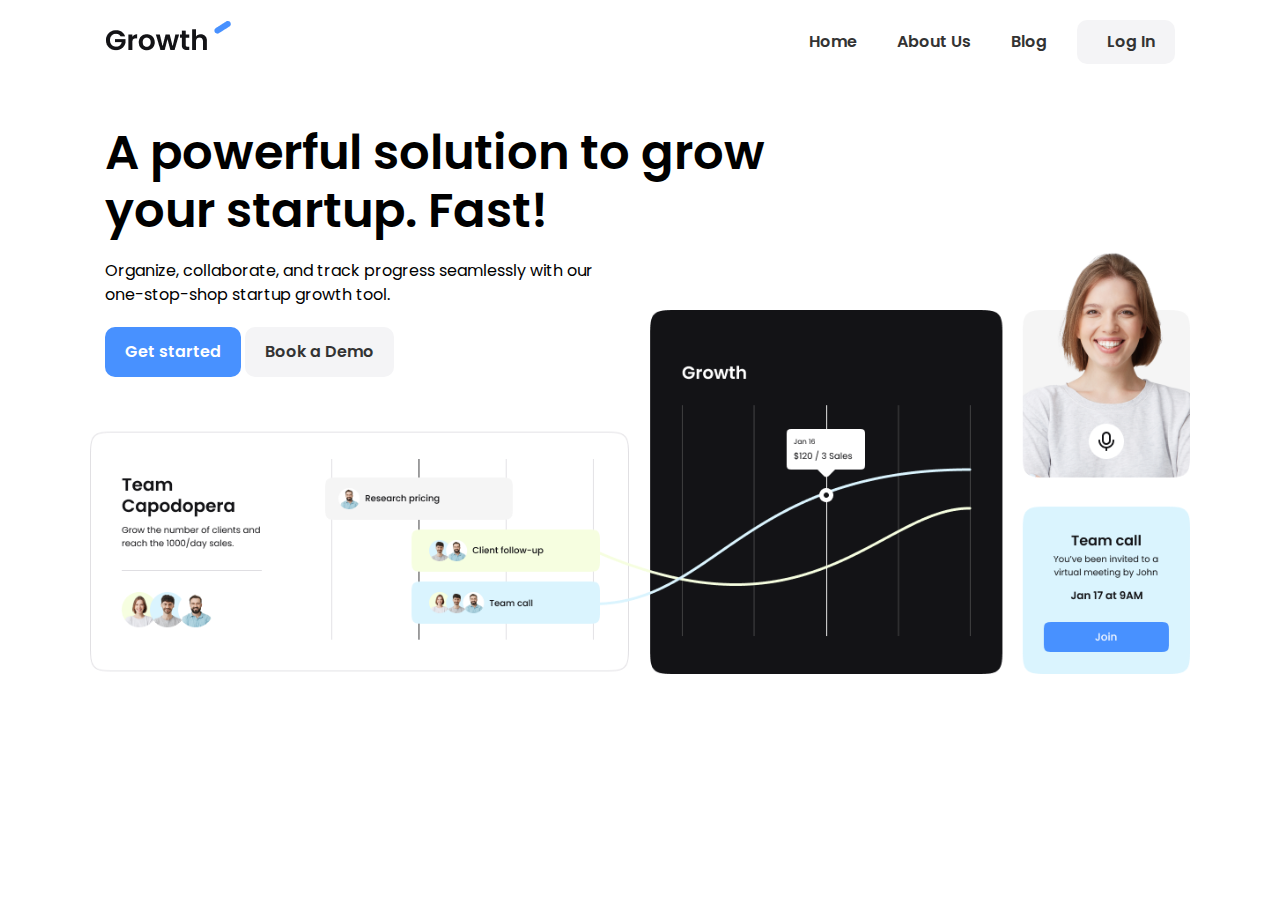
==== CourseWork/index.html @ ff28c168 "first commit" ====
<!DOCTYPE html>
<html lang="en">
<head>
    <meta charset="UTF-8">
    <meta name="viewport" content="width=device-width, initial-scale=1.0">
    <title>Growth App</title>
    <link rel="stylesheet" href="css/style.css">
    <link rel="preconnect" href="https://fonts.googleapis.com">
    <link rel="preconnect" href="https://fonts.gstatic.com" crossorigin>
    <link href="https://fonts.googleapis.com/css2?family=Poppins:wght@300;400;600;700&display=swap" rel="stylesheet">
    <link rel="stylesheet" href="css/style.css">
    <link rel="stylesheet" href="https://cdnjs.cloudflare.com/ajax/libs/font-awesome/6.6.0/css/all.min.css" integrity="sha512-Kc323vGBEqzTmouAECnVceyQqyqdsSiqLQISBL29aUW4U/M7pSPA/gEUZQqv1cwx4OnYxTxve5UMg5GT6L4JJg==" crossorigin="anonymous" referrerpolicy="no-referrer" />
    <link rel="shortcut icon" href="images/favicon.ico" type="image/x-icon"> 
</head>
<body>
    <nav class="navbar">
        <div class="container">
            <div class="logo">
                <a href="index.html">
                    <img src="images/logo.png" alt="logo">
                </a>
            </div>

            <div class="main-menu">
                <ul>
                    <li>
                        <a href="index.html">Home</a>
                    </li>  
                    <li>
                        <a href="#">About Us</a>
                    </li>
                    <li>
                        <a href="#">Blog</a>   
                    </li>
                    <li>
                        <a class="btn" href="#">
                            <i class="fas fa-user"></i> Log In
                        </a>
                    </li>         
                </ul>
            </div>
        </div>
    </nav>
    <!-- Hero -->
    <section class="hero">
        <div class="container">
            <div class="hero-content">
                <h1 class="hero-heading text-xxl">
                    A powerful solution to grow your startup. Fast!
                </h1>
                <p class="hero-text">
                    Organize, collaborate, and track progress 
                    seamlessly with our 
                    one-stop-shop startup growth tool.
                </p>
            </div>
            <div class="hero-buttons">
                <a href="#" class="btn btn-primary">Get started </a>
                <a href="#" class="btn"><i class="fas fa-laptop"></i>Book a Demo</a>
            </div>
        </div>
    </section>
    
    
    <script src="js/app.js"></script>
</body>
</html>
---- CourseWork/css/style.css ----
*{
    box-sizing: border-box;
    margin: 0;
    padding: 0;

}

:root{
    --primary-color: #4891ff;
    --light-color: #f4f4f6;
    --dark-color: #111;
}

body{
    font-family: 'Poppins', sans-serif;
    font-size: 16px;
    line-height: 1.5;
    background: #fff;

}

a {
    text-decoration: none;
    color: #333;
}

ul{
    list-style: none;
}

img {
    max-width: 100%;

}

/* navbar */
.navbar{
    background: #fff;
    padding: 20px;
}

.navbar .container{
    display: flex;
    justify-content: space-between;
    align-items: center;
}

.navbar .main-menu ul{
    display: flex;
}

.navbar ul li a {
    padding: 10px 20px;
    display: block;
    font-weight: 600;
    transition: 0.5s;
}

.navbar ul li a:hover{
    color: var(--primary-color);
}

.navbar ul li a i {
    margin-right: 10px;
}

.navbar ul li:last-child a {
    margin-left: 10px;
}

/* Hero */
.hero{
    margin-bottom: 50px;

}

.hero .container{
    background: url('../images/hero-bg.png') no-repeat;
    background-size: contain;
    background-position: center bottom;
    height: 550px;
}

.hero .hero-content{
    width: 70%
}

.hero .hero-text{
    width: 70%;
    margin-bottom: 20px;
}
/* utility classes */

.container{
    max-width: 1100px;
    margin: 0 auto;
    padding: 0 15px;
}

.container-sm{
    max-width: 800px;
    margin: 0 auto;
    padding: 0 15px;
}

/* Buttons */
.btn {
    display: inline-block;
    padding: 13px 20px;
    background: var(--light-color);
    color: #333;
    font-weight: 600;
    text-decoration: none;
    border: none;
    border-radius: 10px;
    cursor: pointer;
    transition: 0.5s;
}

.btn:hover{
    opacity: 0.8;
}

.btn-primary{
    background: var(--primary-color);
    color: #fff;
}

.btn-dark{
    background: var(--dark-color);
    color: #fff;
}

.btm-block{
    display: block;
    width: 100%;
}

/* Text Classes */
.text-xxl{
    font-size: 3rem;
    line-height: 1.2;
    font-weight: 600;
    margin: 40px 0 20px;
}

.text-xl{
    font-size: 2.2rem;
    line-height: 1.4;
    font-weight: normal;
    margin: 40px 0 20px;
}

.text-lg{
    font-size: 1.8rem;
    line-height: 1.4;
    font-weight: normal;
    margin: 30px 0 20px;

}

.text-md{
    font-size: 1.2rem;
    line-height: 1.4;
    font-weight: normal;
    margin: 20px 0 10px;
}

.text-sm{
    font-size: 0.9rem;
    line-height: 1.4;
    font-weight: normal;
    margin: 10px 0 5px;
}

.text-center{
    text-align: center;
}
---- CourseWork/css/style.css ----
*{
    box-sizing: border-box;
    margin: 0;
    padding: 0;

}

:root{
    --primary-color: #4891ff;
    --light-color: #f4f4f6;
    --dark-color: #111;
}

body{
    font-family: 'Poppins', sans-serif;
    font-size: 16px;
    line-height: 1.5;
    background: #fff;

}

a {
    text-decoration: none;
    color: #333;
}

ul{
    list-style: none;
}

img {
    max-width: 100%;

}

/* navbar */
.navbar{
    background: #fff;
    padding: 20px;
}

.navbar .container{
    display: flex;
    justify-content: space-between;
    align-items: center;
}

.navbar .main-menu ul{
    display: flex;
}

.navbar ul li a {
    padding: 10px 20px;
    display: block;
    font-weight: 600;
    transition: 0.5s;
}

.navbar ul li a:hover{
    color: var(--primary-color);
}

.navbar ul li a i {
    margin-right: 10px;
}

.navbar ul li:last-child a {
    margin-left: 10px;
}

/* Hero */
.hero{
    margin-bottom: 50px;

}

.hero .container{
    background: url('../images/hero-bg.png') no-repeat;
    background-size: contain;
    background-position: center bottom;
    height: 550px;
}

.hero .hero-content{
    width: 70%
}

.hero .hero-text{
    width: 70%;
    margin-bottom: 20px;
}
/* utility classes */

.container{
    max-width: 1100px;
    margin: 0 auto;
    padding: 0 15px;
}

.container-sm{
    max-width: 800px;
    margin: 0 auto;
    padding: 0 15px;
}

/* Buttons */
.btn {
    display: inline-block;
    padding: 13px 20px;
    background: var(--light-color);
    color: #333;
    font-weight: 600;
    text-decoration: none;
    border: none;
    border-radius: 10px;
    cursor: pointer;
    transition: 0.5s;
}

.btn:hover{
    opacity: 0.8;
}

.btn-primary{
    background: var(--primary-color);
    color: #fff;
}

.btn-dark{
    background: var(--dark-color);
    color: #fff;
}

.btm-block{
    display: block;
    width: 100%;
}

/* Text Classes */
.text-xxl{
    font-size: 3rem;
    line-height: 1.2;
    font-weight: 600;
    margin: 40px 0 20px;
}

.text-xl{
    font-size: 2.2rem;
    line-height: 1.4;
    font-weight: normal;
    margin: 40px 0 20px;
}

.text-lg{
    font-size: 1.8rem;
    line-height: 1.4;
    font-weight: normal;
    margin: 30px 0 20px;

}

.text-md{
    font-size: 1.2rem;
    line-height: 1.4;
    font-weight: normal;
    margin: 20px 0 10px;
}

.text-sm{
    font-size: 0.9rem;
    line-height: 1.4;
    font-weight: normal;
    margin: 10px 0 5px;
}

.text-center{
    text-align: center;
}
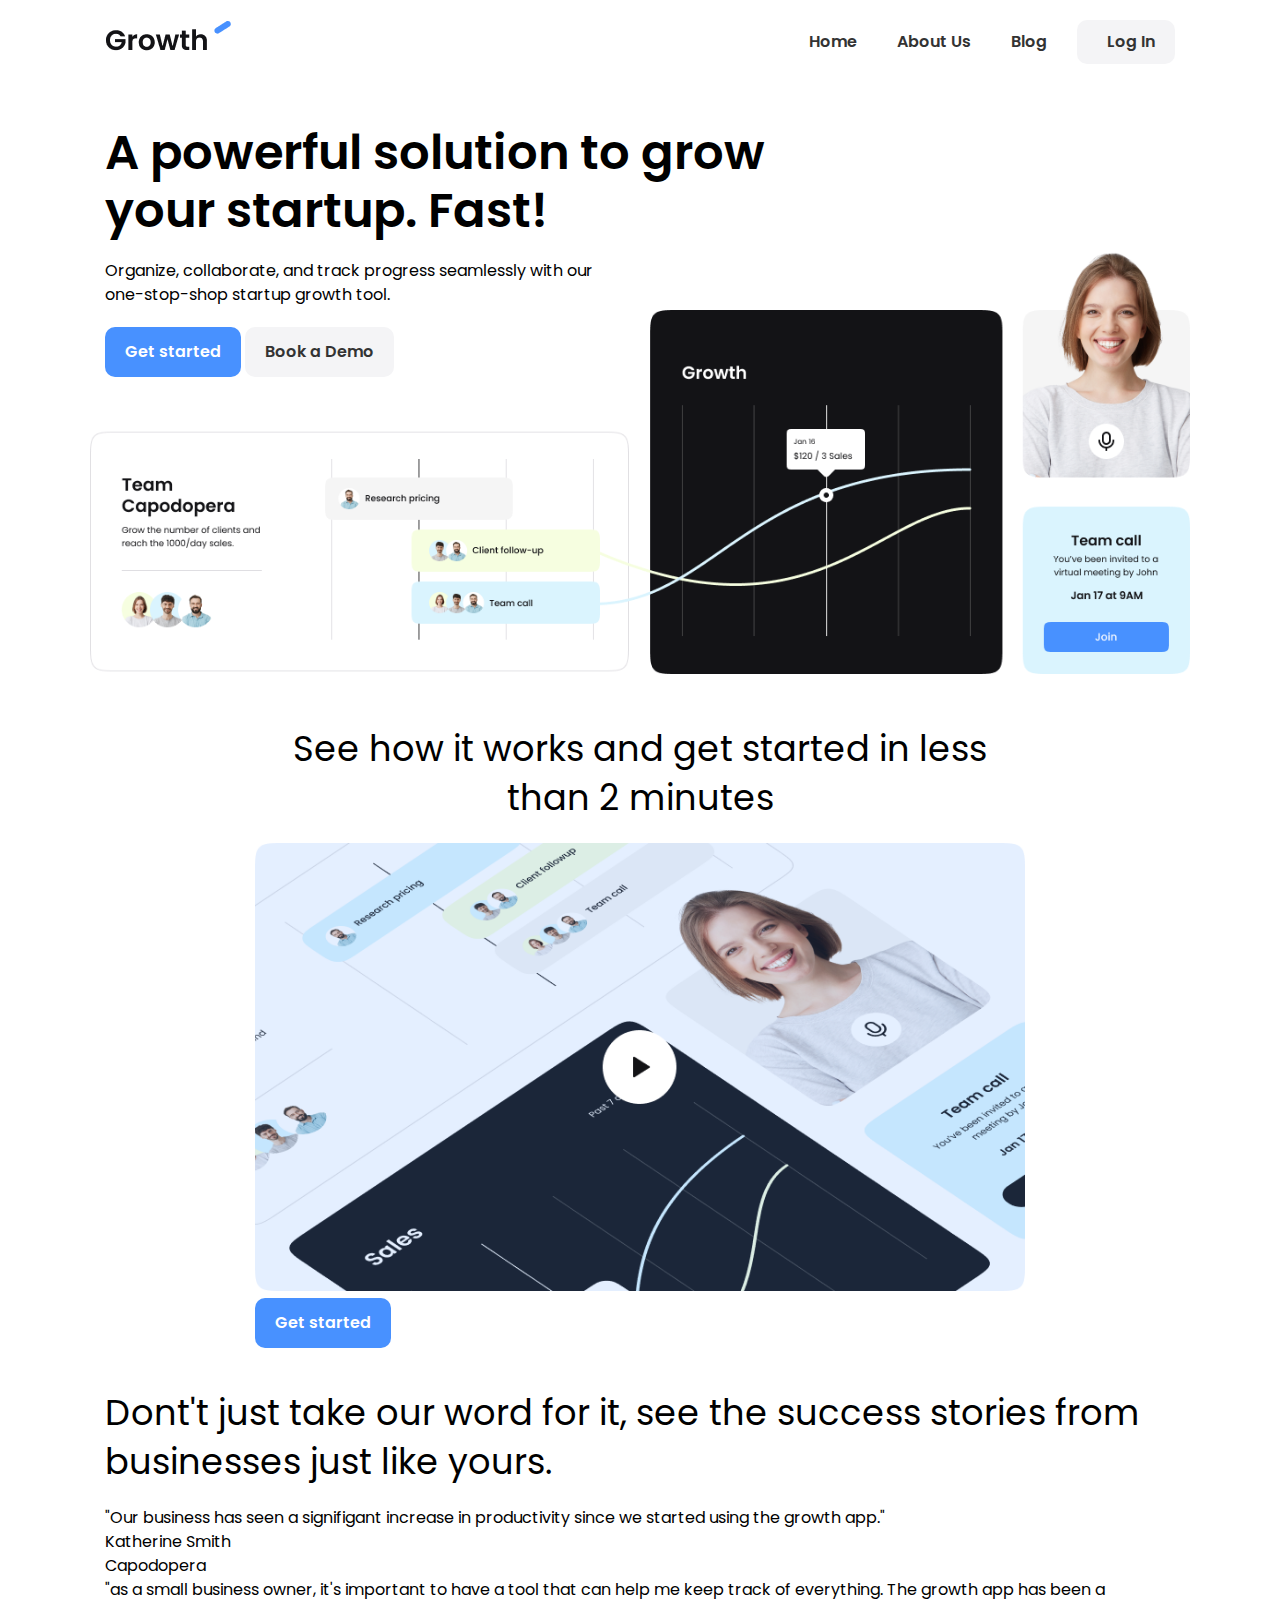
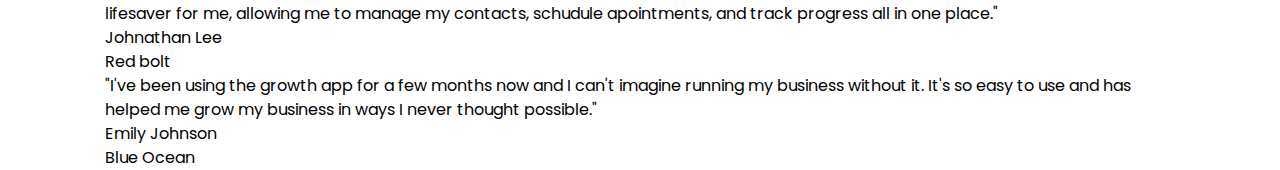
==== commit 8a921d1d: "this commit will add project" ====
--- a/CourseWork/index.html
+++ b/CourseWork/index.html
@@ -60,7 +60,64 @@
             </div>
         </div>
     </section>
-    
+    <!-- Video section-->
+    <section class="video bg-black">
+        <div class="container-sm">
+            <h2 class="video-heading text-xl text-center">
+                See how it works and get started in less than 2 minutes
+            </h2>
+            <div class="video-content">
+                <a href="#">
+                    <img src="images/video-preview.png" alt="video" 
+                    class="video-preview">
+                    </a>
+
+                    <a href="#" class="btn btn-primary">Get started</a>
+            </div>
+        </div>
+    </section>
+    <!-- Testimonials -->
+
+    <section class="testimonials bg-dark">
+        <div class="container">
+            <h3 class="testimonials-heading text-xl">
+                Dont't just take our word for it, 
+                see the success stories 
+                from businesses just like yours.
+            </h3>
+            <div class="testimonials-grid">
+                <div class="card">
+                    <p>
+                        "Our business has seen a signifigant increase in 
+                        productivity since we started using the growth app."
+                    </p>
+                    <p>Katherine Smith</p>
+                    <p>Capodopera</p>
+                </div>
+
+                <div class="card">
+                    <p>
+                        "as a small business owner, it's important to
+                        have a tool that can help me keep track of everything.
+                        The growth app has been a
+                        lifesaver for me, allowing me to manage my contacts, schudule
+                        apointments, and track progress all in one place."
+                    </p>
+                    <p>Johnathan Lee</p>
+                    <p>Red bolt</p>
+                </div>
+
+                <div class="card">
+                    <p>
+                        "I've been using the growth app for a few months now and 
+                        I can't imagine running my business without it. It's so easy to use
+                        and has helped me grow my business in ways I never thought possible."
+                    </p>
+                    <p>Emily Johnson</p>
+                    <p>Blue Ocean</p>
+            </div>
+        </div>
+    </section>
     
     <script src="js/app.js"></script>
 </body>
